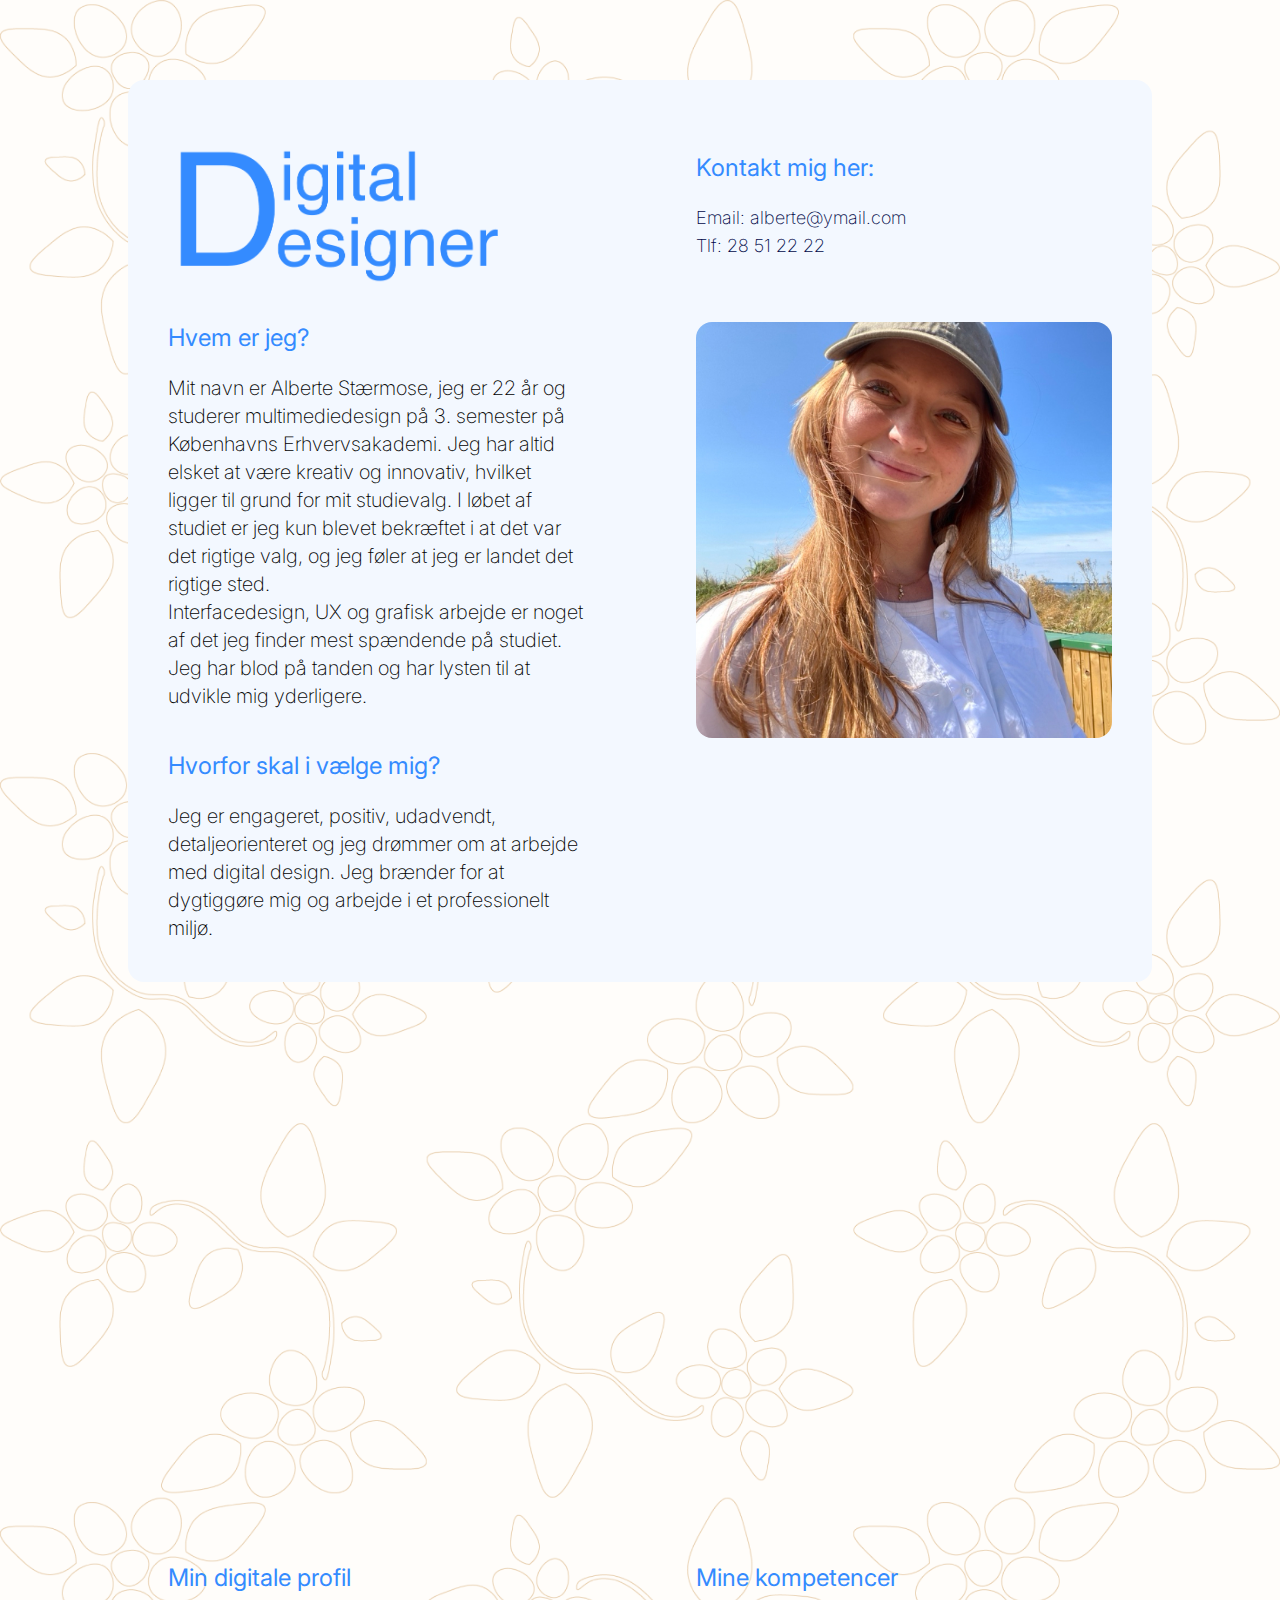
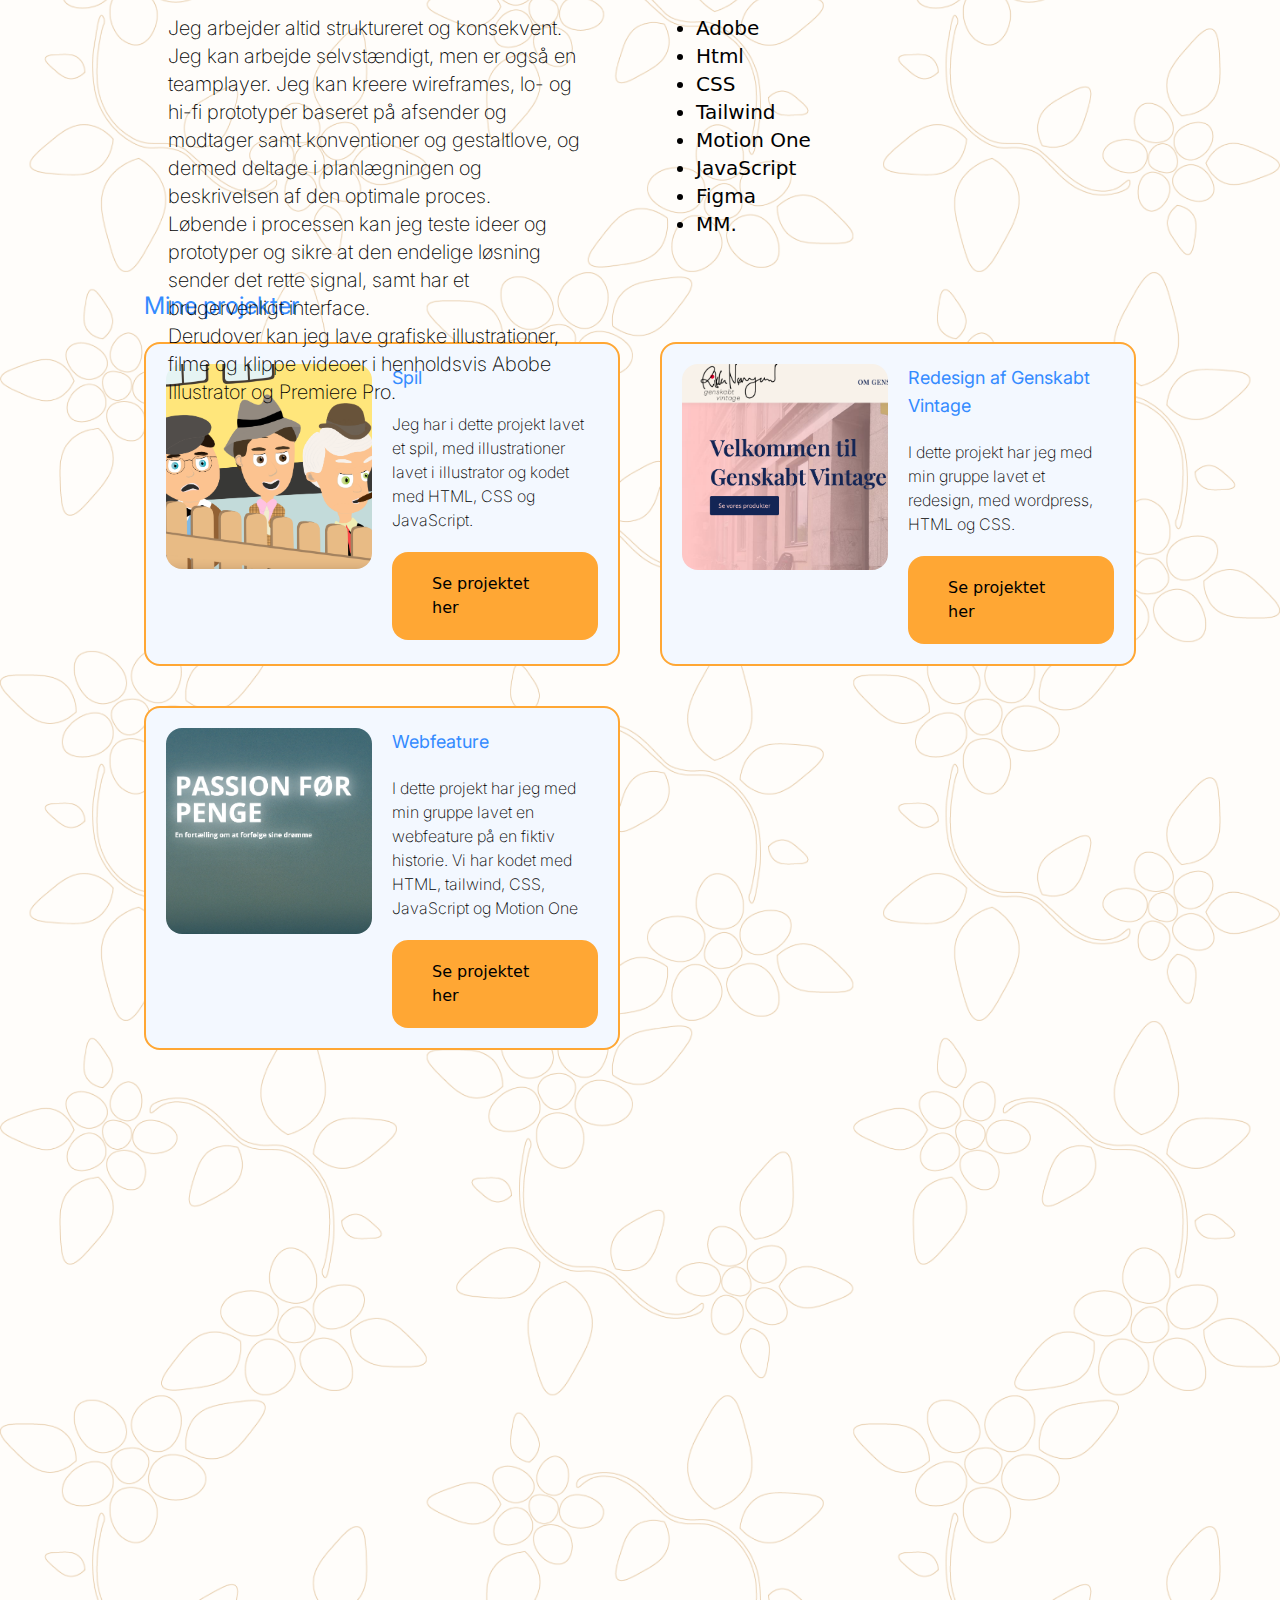
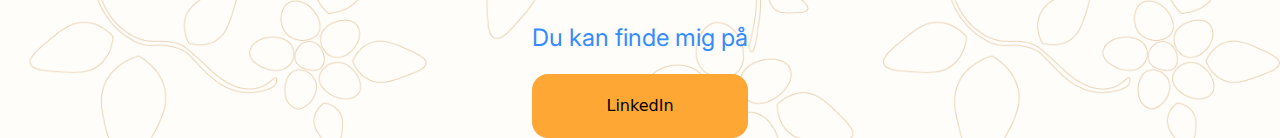
==== index.html @ 87b805ff "Updates" ====
<!DOCTYPE html>
<html lang="en">
  <head>
    <meta charset="UTF-8" />
    <link rel="icon" type="image/svg+xml" href="/vite.svg" />
    <link
      href="https://fonts.googleapis.com/css2?family=Inter:wght@200;500&display=swap"
      rel="stylesheet"
    />
    <meta name="viewport" content="width=device-width, initial-scale=1.0" />
    <title>Vite App</title>
    <script type="module" crossorigin src="./assets/main.0bb6f216.js"></script>
    <link rel="stylesheet" href="./assets/index.4fef7933.css">
  </head>
  <body class="bg-beige">
    <main class="absolute top-20 grid gap-10">
      <!-- hero-section -->
      <section
        class="jello-horizontal mx-10 grid rounded-2xl bg-blue p-10 lg:mx-32 lg:gap-5"
      >
        <div class="mb-10 grid gap-2 lg:mb-0 lg:grid-cols-2 lg:gap-28">
          <div>
            <img src="./assets/h1.f1bfbf59.png" alt="" class="w-5/6" />
          </div>

          <div class="mt-8">
            <h2 class="mb-5 text-base text-mellemblue lg:text-2xl">
              Kontakt mig her:
            </h2>
            <p class="text-lg text-darkblue">Email: alberte@ymail.com</p>
            <p class="text-lg text-darkblue">Tlf: 28 51 22 22</p>
          </div>
        </div>

        <div class="grid gap-2 lg:grid-cols-2 lg:gap-28">
          <div class="grid gap-10">
            <div>
              <h2 class="mb-5 text-base text-mellemblue lg:text-2xl">
                Hvem er jeg?
              </h2>
              <p class="text-sm lg:text-xl">
                Mit navn er Alberte Stærmose, jeg er 22 år og studerer
                multimediedesign på 3. semester på Københavns Erhvervsakademi.
                Jeg har altid elsket at være kreativ og innovativ, hvilket
                ligger til grund for mit studievalg. I løbet af studiet er jeg
                kun blevet bekræftet i at det var det rigtige valg, og jeg føler
                at jeg er landet det rigtige sted. <br />
                Interfacedesign, UX og grafisk arbejde er noget af det jeg
                finder mest spændende på studiet. Jeg har blod på tanden og har
                lysten til at udvikle mig yderligere.
              </p>
            </div>
            <div>
              <h2 class="mb-5 text-base text-mellemblue lg:text-2xl">
                Hvorfor skal i vælge mig?
              </h2>
              <p class="text-sm lg:text-xl">
                Jeg er engageret, positiv, udadvendt, detaljeorienteret og jeg
                drømmer om at arbejde med digital design. Jeg brænder for at
                dygtiggøre mig og arbejde i et professionelt miljø.
              </p>
            </div>
          </div>
          <div class="">
            <img src="./assets/mig.9add50ff.jpg" alt="" class="mx-auto rounded-2xl" />
          </div>
        </div>
      </section>

      <!-- digitalprofil-section -->
      <section class="parallaxcontainer mx-10 grid p-10 lg:mx-32">
        <div class="grid gap-10 lg:grid-cols-2 lg:gap-28">
          <div>
            <h2 class="mb-5 text-base text-mellemblue lg:text-2xl">
              Min digitale profil
            </h2>
            <p class="text-sm lg:text-xl">
              Jeg arbejder altid struktureret og konsekvent. Jeg kan arbejde
              selvstændigt, men er også en teamplayer. Jeg kan kreere
              wireframes, lo- og hi-fi prototyper baseret på afsender og
              modtager samt konventioner og gestaltlove, og dermed deltage i
              planlægningen og beskrivelsen af den optimale proces. <br />
              Løbende i processen kan jeg teste ideer og prototyper og sikre at
              den endelige løsning sender det rette signal, samt har et
              brugervenligt interface. <br />
              Derudover kan jeg lave grafiske illustrationer, filme og klippe
              videoer i henholdsvis Abobe Illustrator og Premiere Pro.
            </p>
          </div>

          <div>
            <h2 class="mb-5 text-base text-mellemblue lg:text-2xl">
              Mine kompetencer
            </h2>
            <div class="text-sm lg:text-xl">
              <ul class="list-disc">
                <li>Adobe</li>
                <li>Html</li>
                <li>CSS</li>
                <li>Tailwind</li>
                <li>Motion One</li>
                <li>JavaScript</li>
                <li>Figma</li>
                <li>MM.</li>
              </ul>
            </div>
          </div>
        </div>
      </section>

      <!-- projekter-section -->
      <section class="mx-10 mt-48 grid w-auto p-4 lg:mx-32 lg:mt-72">
        <div class="">
          <h2 class="mb-5 text-base text-mellemblue lg:text-2xl">
            Mine projekter
          </h2>
          <div class="grid grid-cols-1 gap-10 lg:grid-cols-2">
            <div
              class="grid gap-5 rounded-2xl border-2 border-orange bg-blue p-5 lg:grid-cols-2"
            >
              <div class="w-full">
                <img src="./assets/olsen.a3f2dc6e.png" alt="" class="rounded-2xl" />
              </div>
              <div>
                <h3 class="mb-5 text-lg text-mellemblue">Spil</h3>
                <p class="mb-5">
                  Jeg har i dette projekt lavet et spil, med illustrationer
                  lavet i illustrator og kodet med HTML, CSS og JavaScript.
                </p>
                <div>
                  <a
                    href="http://albertestaermose.dk/kea/04_animation/spil/index.html"
                    class="shadow-drop-center flex justify-center rounded-2xl bg-orange p-5 px-10 visited:bg-mellemblue"
                  >
                    Se projektet her
                  </a>
                </div>
              </div>
            </div>
            <div
              class="grid gap-5 rounded-2xl border-2 border-orange bg-blue p-5 lg:grid-cols-2"
            >
              <div class="w-full">
                <img src="./assets/gv.22488fae.png" alt="" class="rounded-2xl" />
              </div>
              <div class="">
                <h3 class="mb-5 text-lg text-mellemblue">
                  Redesign af Genskabt Vintage
                </h3>
                <p class="mb-5">
                  I dette projekt har jeg med min gruppe lavet et redesign, med
                  wordpress, HTML og CSS.
                </p>
                <div>
                  <a
                    href="http://albertestaermose.dk/mundtligEksamen/"
                    class="shadow-drop-center flex justify-center rounded-2xl bg-orange p-5 px-10 visited:bg-mellemblue"
                  >
                    Se projektet her
                  </a>
                </div>
              </div>
            </div>
            <div
              class="grid gap-5 rounded-2xl border-2 border-orange bg-blue p-5 lg:grid-cols-2"
            >
              <div class="w-full">
                <img src="./assets/pf.bb1b75b4.png" alt="" class="rounded-2xl" />
              </div>
              <div class="">
                <h3 class="mb-5 text-lg text-mellemblue">Webfeature</h3>
                <p class="mb-5">
                  I dette projekt har jeg med min gruppe lavet en webfeature på
                  en fiktiv historie. Vi har kodet med HTML, tailwind, CSS,
                  JavaScript og Motion One
                </p>
                <div>
                  <a
                    href="https://albe304d.github.io/webfeature/"
                    class="shadow-drop-center flex justify-center rounded-2xl bg-orange p-5 px-10 visited:bg-mellemblue"
                  >
                    Se projektet her
                  </a>
                </div>
              </div>
            </div>
          </div>
        </div>
      </section>

      <section class="parallaxcontainer mx-10 mb-96 grid w-auto p-4 lg:mx-32">
        <div class="mx-auto grid self-center">
          <h2 class="mb-5 text-2xl text-mellemblue">Du kan finde mig på</h2>

          <a
            href="https://www.linkedin.com/in/alberte-st%C3%A6rmose-b182b2232"
            class="shadow-drop-center flex justify-center rounded-2xl bg-orange p-5 px-10 visited:bg-mellemblue"
          >
            LinkedIn
          </a>
        </div>
      </section>
    </main>

    
  </body>
</html>
---- assets/index.4fef7933.css ----
*,:before,:after{box-sizing:border-box;border-width:0;border-style:solid;border-color:#e5e7eb}:before,:after{--tw-content: ""}html{line-height:1.5;-webkit-text-size-adjust:100%;-moz-tab-size:4;-o-tab-size:4;tab-size:4;font-family:ui-sans-serif,system-ui,-apple-system,BlinkMacSystemFont,Segoe UI,Roboto,Helvetica Neue,Arial,Noto Sans,sans-serif,"Apple Color Emoji","Segoe UI Emoji",Segoe UI Symbol,"Noto Color Emoji"}body{margin:0;line-height:inherit}hr{height:0;color:inherit;border-top-width:1px}abbr:where([title]){-webkit-text-decoration:underline dotted;text-decoration:underline dotted}h1,h2,h3,h4,h5,h6{font-size:inherit;font-weight:inherit}a{color:inherit;text-decoration:inherit}b,strong{font-weight:bolder}code,kbd,samp,pre{font-family:ui-monospace,SFMono-Regular,Menlo,Monaco,Consolas,Liberation Mono,Courier New,monospace;font-size:1em}small{font-size:80%}sub,sup{font-size:75%;line-height:0;position:relative;vertical-align:baseline}sub{bottom:-.25em}sup{top:-.5em}table{text-indent:0;border-color:inherit;border-collapse:collapse}button,input,optgroup,select,textarea{font-family:inherit;font-size:100%;font-weight:inherit;line-height:inherit;color:inherit;margin:0;padding:0}button,select{text-transform:none}button,[type=button],[type=reset],[type=submit]{-webkit-appearance:button;background-color:transparent;background-image:none}:-moz-focusring{outline:auto}:-moz-ui-invalid{box-shadow:none}progress{vertical-align:baseline}::-webkit-inner-spin-button,::-webkit-outer-spin-button{height:auto}[type=search]{-webkit-appearance:textfield;outline-offset:-2px}::-webkit-search-decoration{-webkit-appearance:none}::-webkit-file-upload-button{-webkit-appearance:button;font:inherit}summary{display:list-item}blockquote,dl,dd,h1,h2,h3,h4,h5,h6,hr,figure,p,pre{margin:0}fieldset{margin:0;padding:0}legend{padding:0}ol,ul,menu{list-style:none;margin:0;padding:0}textarea{resize:vertical}input::-moz-placeholder,textarea::-moz-placeholder{opacity:1;color:#9ca3af}input::placeholder,textarea::placeholder{opacity:1;color:#9ca3af}button,[role=button]{cursor:pointer}:disabled{cursor:default}img,svg,video,canvas,audio,iframe,embed,object{display:block;vertical-align:middle}img,video{max-width:100%;height:auto}[type=text],[type=email],[type=url],[type=password],[type=number],[type=date],[type=datetime-local],[type=month],[type=search],[type=tel],[type=time],[type=week],[multiple],textarea,select{-webkit-appearance:none;-moz-appearance:none;appearance:none;background-color:#fff;border-color:#6b7280;border-width:1px;border-radius:0;padding:.5rem .75rem;font-size:1rem;line-height:1.5rem;--tw-shadow: 0 0 #0000}[type=text]:focus,[type=email]:focus,[type=url]:focus,[type=password]:focus,[type=number]:focus,[type=date]:focus,[type=datetime-local]:focus,[type=month]:focus,[type=search]:focus,[type=tel]:focus,[type=time]:focus,[type=week]:focus,[multiple]:focus,textarea:focus,select:focus{outline:2px solid transparent;outline-offset:2px;--tw-ring-inset: var(--tw-empty, );--tw-ring-offset-width: 0px;--tw-ring-offset-color: #fff;--tw-ring-color: #2563eb;--tw-ring-offset-shadow: var(--tw-ring-inset) 0 0 0 var(--tw-ring-offset-width) var(--tw-ring-offset-color);--tw-ring-shadow: var(--tw-ring-inset) 0 0 0 calc(1px + var(--tw-ring-offset-width)) var(--tw-ring-color);box-shadow:var(--tw-ring-offset-shadow),var(--tw-ring-shadow),var(--tw-shadow);border-color:#2563eb}input::-moz-placeholder,textarea::-moz-placeholder{color:#6b7280;opacity:1}input::placeholder,textarea::placeholder{color:#6b7280;opacity:1}::-webkit-datetime-edit-fields-wrapper{padding:0}::-webkit-date-and-time-value{min-height:1.5em}::-webkit-datetime-edit,::-webkit-datetime-edit-year-field,::-webkit-datetime-edit-month-field,::-webkit-datetime-edit-day-field,::-webkit-datetime-edit-hour-field,::-webkit-datetime-edit-minute-field,::-webkit-datetime-edit-second-field,::-webkit-datetime-edit-millisecond-field,::-webkit-datetime-edit-meridiem-field{padding-top:0;padding-bottom:0}select{background-image:url("data:image/svg+xml,%3csvg xmlns='http://www.w3.org/2000/svg' fill='none' viewBox='0 0 20 20'%3e%3cpath stroke='%236b7280' stroke-linecap='round' stroke-linejoin='round' stroke-width='1.5' d='M6 8l4 4 4-4'/%3e%3c/svg%3e");background-position:right .5rem center;background-repeat:no-repeat;background-size:1.5em 1.5em;padding-right:2.5rem;-webkit-print-color-adjust:exact;color-adjust:exact;print-color-adjust:exact}[multiple]{background-image:initial;background-position:initial;background-repeat:unset;background-size:initial;padding-right:.75rem;-webkit-print-color-adjust:unset;color-adjust:unset;print-color-adjust:unset}[type=checkbox],[type=radio]{-webkit-appearance:none;-moz-appearance:none;appearance:none;padding:0;-webkit-print-color-adjust:exact;color-adjust:exact;print-color-adjust:exact;display:inline-block;vertical-align:middle;background-origin:border-box;-webkit-user-select:none;-moz-user-select:none;user-select:none;flex-shrink:0;height:1rem;width:1rem;color:#2563eb;background-color:#fff;border-color:#6b7280;border-width:1px;--tw-shadow: 0 0 #0000}[type=checkbox]{border-radius:0}[type=radio]{border-radius:100%}[type=checkbox]:focus,[type=radio]:focus{outline:2px solid transparent;outline-offset:2px;--tw-ring-inset: var(--tw-empty, );--tw-ring-offset-width: 2px;--tw-ring-offset-color: #fff;--tw-ring-color: #2563eb;--tw-ring-offset-shadow: var(--tw-ring-inset) 0 0 0 var(--tw-ring-offset-width) var(--tw-ring-offset-color);--tw-ring-shadow: var(--tw-ring-inset) 0 0 0 calc(2px + var(--tw-ring-offset-width)) var(--tw-ring-color);box-shadow:var(--tw-ring-offset-shadow),var(--tw-ring-shadow),var(--tw-shadow)}[type=checkbox]:checked,[type=radio]:checked{border-color:transparent;background-color:currentColor;background-size:100% 100%;background-position:center;background-repeat:no-repeat}[type=checkbox]:checked{background-image:url("data:image/svg+xml,%3csvg viewBox='0 0 16 16' fill='white' xmlns='http://www.w3.org/2000/svg'%3e%3cpath d='M12.207 4.793a1 1 0 010 1.414l-5 5a1 1 0 01-1.414 0l-2-2a1 1 0 011.414-1.414L6.5 9.086l4.293-4.293a1 1 0 011.414 0z'/%3e%3c/svg%3e")}[type=radio]:checked{background-image:url("data:image/svg+xml,%3csvg viewBox='0 0 16 16' fill='white' xmlns='http://www.w3.org/2000/svg'%3e%3ccircle cx='8' cy='8' r='3'/%3e%3c/svg%3e")}[type=checkbox]:checked:hover,[type=checkbox]:checked:focus,[type=radio]:checked:hover,[type=radio]:checked:focus{border-color:transparent;background-color:currentColor}[type=checkbox]:indeterminate{background-image:url("data:image/svg+xml,%3csvg xmlns='http://www.w3.org/2000/svg' fill='none' viewBox='0 0 16 16'%3e%3cpath stroke='white' stroke-linecap='round' stroke-linejoin='round' stroke-width='2' d='M4 8h8'/%3e%3c/svg%3e");border-color:transparent;background-color:currentColor;background-size:100% 100%;background-position:center;background-repeat:no-repeat}[type=checkbox]:indeterminate:hover,[type=checkbox]:indeterminate:focus{border-color:transparent;background-color:currentColor}[type=file]{background:unset;border-color:inherit;border-width:0;border-radius:0;padding:0;font-size:unset;line-height:inherit}[type=file]:focus{outline:1px solid ButtonText;outline:1px auto -webkit-focus-ring-color}h1,h2,h3{font-family:Inter,sans-serif;font-weight:400}p{font-family:Inter,sans-serif;font-weight:200}*,:before,:after{--tw-border-spacing-x: 0;--tw-border-spacing-y: 0;--tw-translate-x: 0;--tw-translate-y: 0;--tw-rotate: 0;--tw-skew-x: 0;--tw-skew-y: 0;--tw-scale-x: 1;--tw-scale-y: 1;--tw-pan-x: ;--tw-pan-y: ;--tw-pinch-zoom: ;--tw-scroll-snap-strictness: proximity;--tw-ordinal: ;--tw-slashed-zero: ;--tw-numeric-figure: ;--tw-numeric-spacing: ;--tw-numeric-fraction: ;--tw-ring-inset: ;--tw-ring-offset-width: 0px;--tw-ring-offset-color: #fff;--tw-ring-color: rgb(59 130 246 / .5);--tw-ring-offset-shadow: 0 0 #0000;--tw-ring-shadow: 0 0 #0000;--tw-shadow: 0 0 #0000;--tw-shadow-colored: 0 0 #0000;--tw-blur: ;--tw-brightness: ;--tw-contrast: ;--tw-grayscale: ;--tw-hue-rotate: ;--tw-invert: ;--tw-saturate: ;--tw-sepia: ;--tw-drop-shadow: ;--tw-backdrop-blur: ;--tw-backdrop-brightness: ;--tw-backdrop-contrast: ;--tw-backdrop-grayscale: ;--tw-backdrop-hue-rotate: ;--tw-backdrop-invert: ;--tw-backdrop-opacity: ;--tw-backdrop-saturate: ;--tw-backdrop-sepia: }::-webkit-backdrop{--tw-border-spacing-x: 0;--tw-border-spacing-y: 0;--tw-translate-x: 0;--tw-translate-y: 0;--tw-rotate: 0;--tw-skew-x: 0;--tw-skew-y: 0;--tw-scale-x: 1;--tw-scale-y: 1;--tw-pan-x: ;--tw-pan-y: ;--tw-pinch-zoom: ;--tw-scroll-snap-strictness: proximity;--tw-ordinal: ;--tw-slashed-zero: ;--tw-numeric-figure: ;--tw-numeric-spacing: ;--tw-numeric-fraction: ;--tw-ring-inset: ;--tw-ring-offset-width: 0px;--tw-ring-offset-color: #fff;--tw-ring-color: rgb(59 130 246 / .5);--tw-ring-offset-shadow: 0 0 #0000;--tw-ring-shadow: 0 0 #0000;--tw-shadow: 0 0 #0000;--tw-shadow-colored: 0 0 #0000;--tw-blur: ;--tw-brightness: ;--tw-contrast: ;--tw-grayscale: ;--tw-hue-rotate: ;--tw-invert: ;--tw-saturate: ;--tw-sepia: ;--tw-drop-shadow: ;--tw-backdrop-blur: ;--tw-backdrop-brightness: ;--tw-backdrop-contrast: ;--tw-backdrop-grayscale: ;--tw-backdrop-hue-rotate: ;--tw-backdrop-invert: ;--tw-backdrop-opacity: ;--tw-backdrop-saturate: ;--tw-backdrop-sepia: }::backdrop{--tw-border-spacing-x: 0;--tw-border-spacing-y: 0;--tw-translate-x: 0;--tw-translate-y: 0;--tw-rotate: 0;--tw-skew-x: 0;--tw-skew-y: 0;--tw-scale-x: 1;--tw-scale-y: 1;--tw-pan-x: ;--tw-pan-y: ;--tw-pinch-zoom: ;--tw-scroll-snap-strictness: proximity;--tw-ordinal: ;--tw-slashed-zero: ;--tw-numeric-figure: ;--tw-numeric-spacing: ;--tw-numeric-fraction: ;--tw-ring-inset: ;--tw-ring-offset-width: 0px;--tw-ring-offset-color: #fff;--tw-ring-color: rgb(59 130 246 / .5);--tw-ring-offset-shadow: 0 0 #0000;--tw-ring-shadow: 0 0 #0000;--tw-shadow: 0 0 #0000;--tw-shadow-colored: 0 0 #0000;--tw-blur: ;--tw-brightness: ;--tw-contrast: ;--tw-grayscale: ;--tw-hue-rotate: ;--tw-invert: ;--tw-saturate: ;--tw-sepia: ;--tw-drop-shadow: ;--tw-backdrop-blur: ;--tw-backdrop-brightness: ;--tw-backdrop-contrast: ;--tw-backdrop-grayscale: ;--tw-backdrop-hue-rotate: ;--tw-backdrop-invert: ;--tw-backdrop-opacity: ;--tw-backdrop-saturate: ;--tw-backdrop-sepia: }.absolute{position:absolute}.top-20{top:5rem}.mx-10{margin-left:2.5rem;margin-right:2.5rem}.mx-auto{margin-left:auto;margin-right:auto}.mb-10{margin-bottom:2.5rem}.mt-8{margin-top:2rem}.mb-5{margin-bottom:1.25rem}.mt-48{margin-top:12rem}.mb-96{margin-bottom:24rem}.flex{display:flex}.grid{display:grid}.w-5\/6{width:83.333333%}.w-auto{width:auto}.w-full{width:100%}.list-disc{list-style-type:disc}.grid-cols-1{grid-template-columns:repeat(1,minmax(0,1fr))}.justify-center{justify-content:center}.gap-10{gap:2.5rem}.gap-2{gap:.5rem}.gap-5{gap:1.25rem}.self-center{align-self:center}.rounded-2xl{border-radius:1rem}.border-2{border-width:2px}.border-orange{--tw-border-opacity: 1;border-color:rgb(255 167 52 / var(--tw-border-opacity))}.bg-beige{--tw-bg-opacity: 1;background-color:rgb(255 253 250 / var(--tw-bg-opacity))}.bg-blue{--tw-bg-opacity: 1;background-color:rgb(243 248 255 / var(--tw-bg-opacity))}.bg-orange{--tw-bg-opacity: 1;background-color:rgb(255 167 52 / var(--tw-bg-opacity))}.p-10{padding:2.5rem}.p-4{padding:1rem}.p-5{padding:1.25rem}.px-10{padding-left:2.5rem;padding-right:2.5rem}.text-base{font-size:1rem;line-height:1.5rem}.text-lg{font-size:1.125rem;line-height:1.75rem}.text-sm{font-size:.875rem;line-height:1.25rem}.text-2xl{font-size:1.5rem;line-height:2rem}.text-mellemblue{--tw-text-opacity: 1;color:rgb(52 139 255 / var(--tw-text-opacity))}.text-darkblue{--tw-text-opacity: 1;color:rgb(0 8 72 / var(--tw-text-opacity))}body{width:100%;height:400px;background-image:url(./blomster.e7b23fb0.png);background-size:cover}.jello-horizontal{-webkit-animation:jello-horizontal .9s both;animation:jello-horizontal .9s both}@-webkit-keyframes jello-horizontal{0%{transform:scaleZ(1)}30%{transform:scale3d(1.25,.75,1)}40%{transform:scale3d(.75,1.25,1)}50%{transform:scale3d(1.15,.85,1)}65%{transform:scale3d(.95,1.05,1)}75%{transform:scale3d(1.05,.95,1)}to{transform:scaleZ(1)}}@keyframes jello-horizontal{0%{transform:scaleZ(1)}30%{transform:scale3d(1.25,.75,1)}40%{transform:scale3d(.75,1.25,1)}50%{transform:scale3d(1.15,.85,1)}65%{transform:scale3d(.95,1.05,1)}75%{transform:scale3d(1.05,.95,1)}to{transform:scaleZ(1)}}.shadow-drop-center:hover{-webkit-animation:shadow-drop-center .4s cubic-bezier(.25,.46,.45,.94) both;animation:shadow-drop-center .4s cubic-bezier(.25,.46,.45,.94) both}@-webkit-keyframes shadow-drop-center{0%{box-shadow:0 0 #0000}to{box-shadow:0 0 20px #00000059}}@keyframes shadow-drop-center{0%{box-shadow:0 0 #0000}to{box-shadow:0 0 20px #00000059}}.visited\:bg-mellemblue:visited{background-color:#348bff}@media (min-width: 1024px){.lg\:mx-32{margin-left:8rem;margin-right:8rem}.lg\:mb-0{margin-bottom:0}.lg\:mt-72{margin-top:18rem}.lg\:grid-cols-2{grid-template-columns:repeat(2,minmax(0,1fr))}.lg\:gap-5{gap:1.25rem}.lg\:gap-28{gap:7rem}.lg\:text-2xl{font-size:1.5rem;line-height:2rem}.lg\:text-xl{font-size:1.25rem;line-height:1.75rem}}
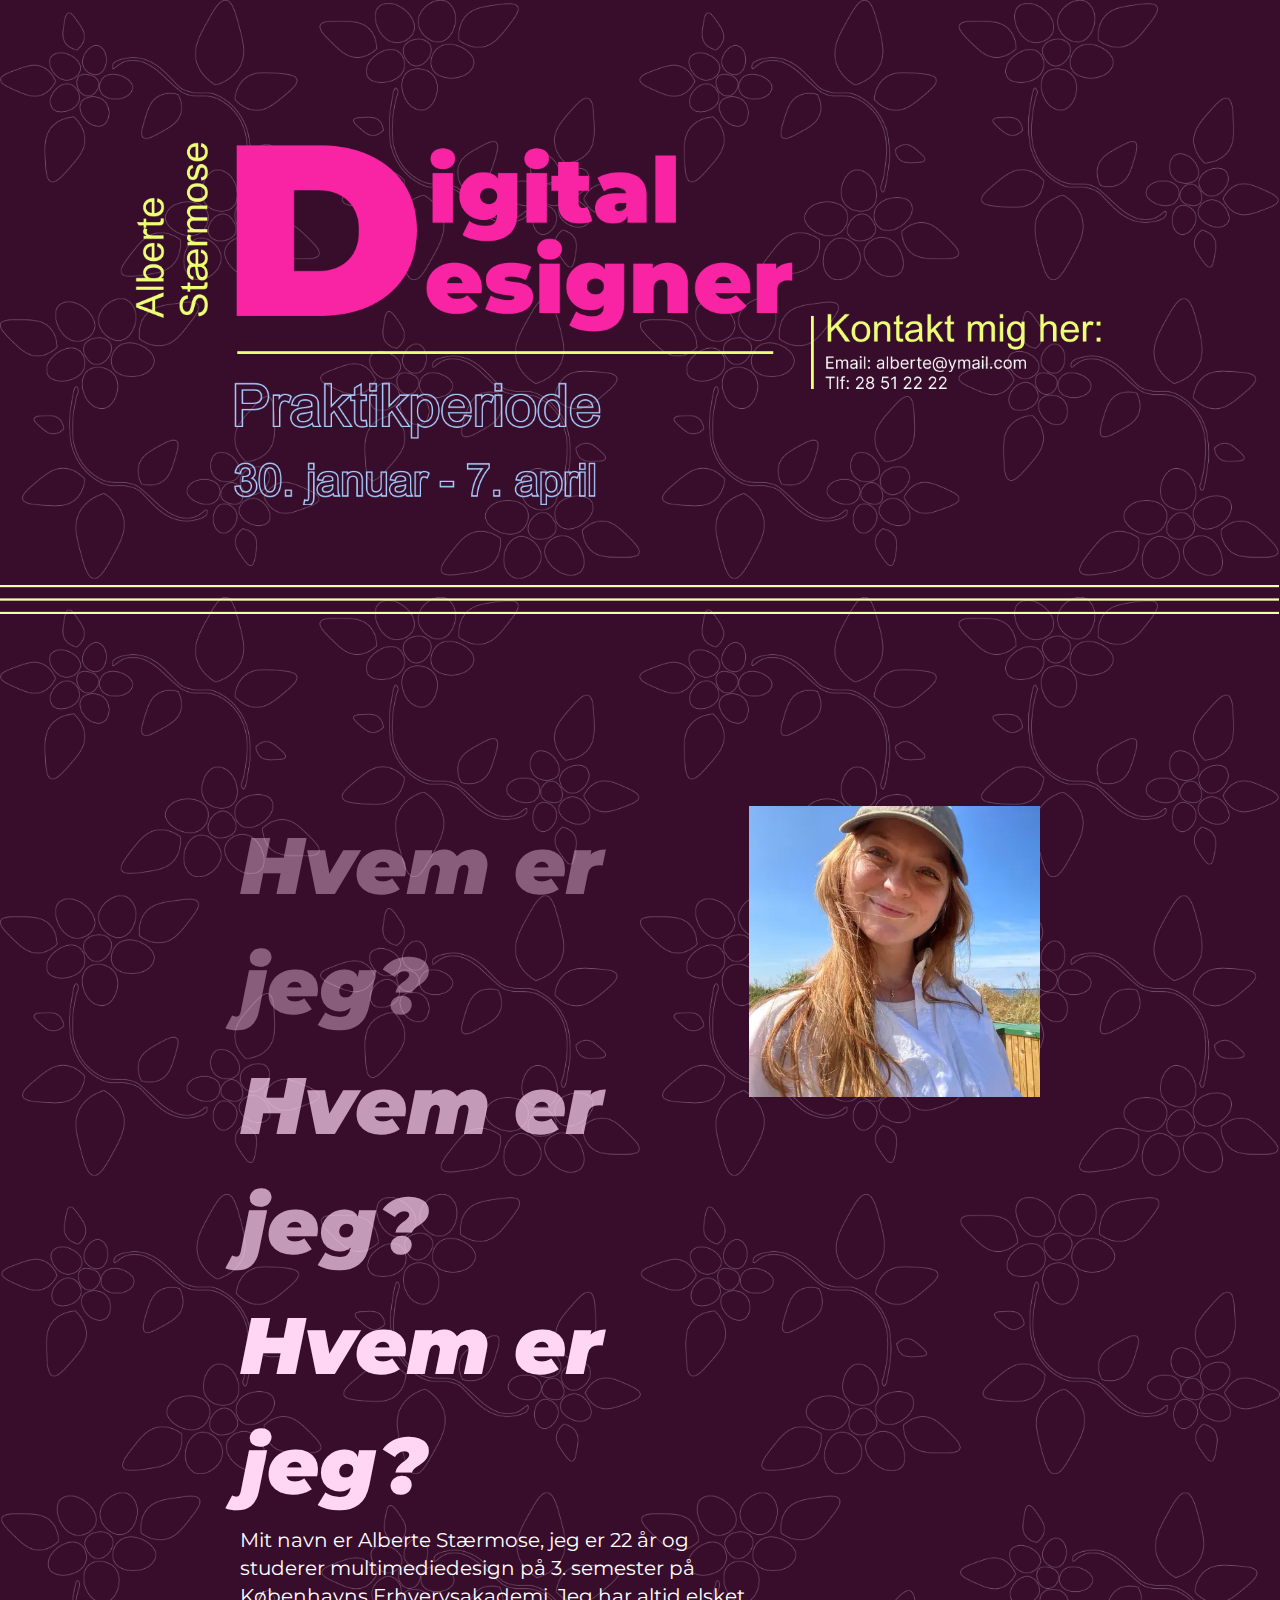
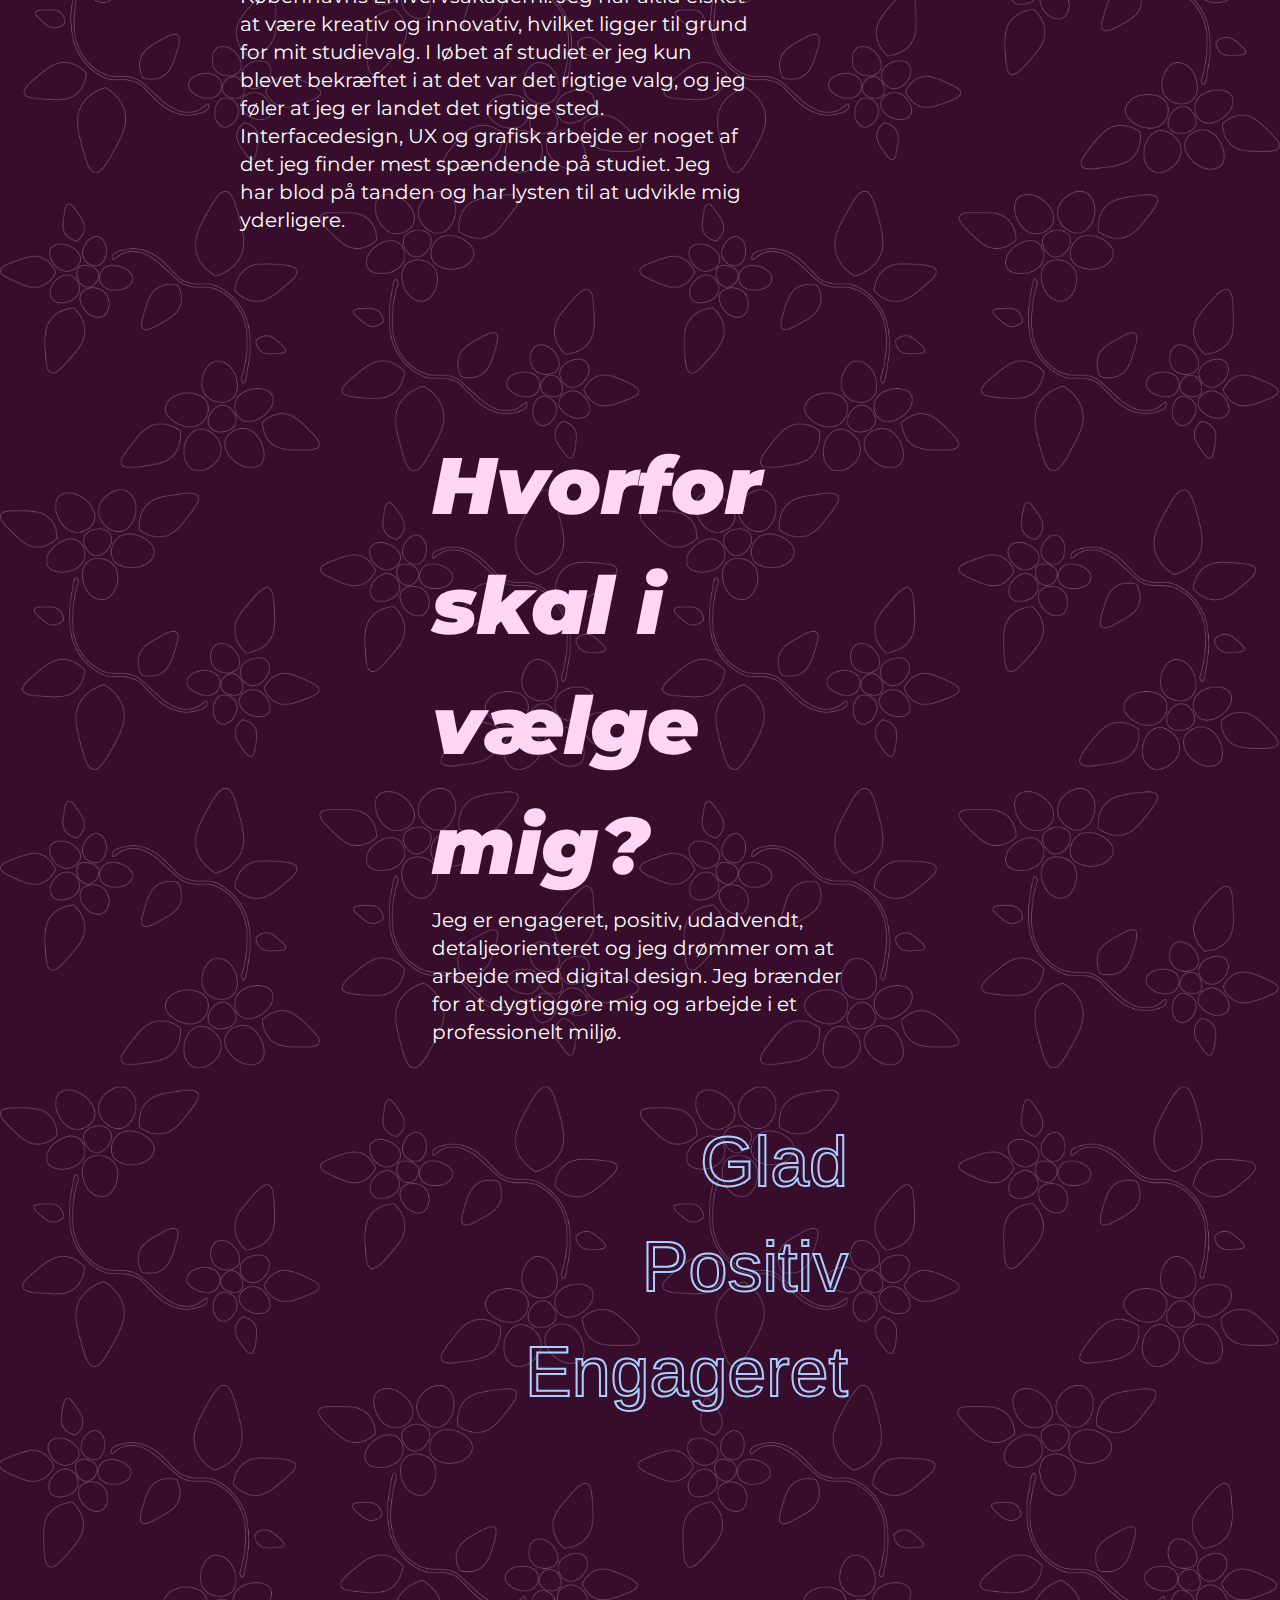
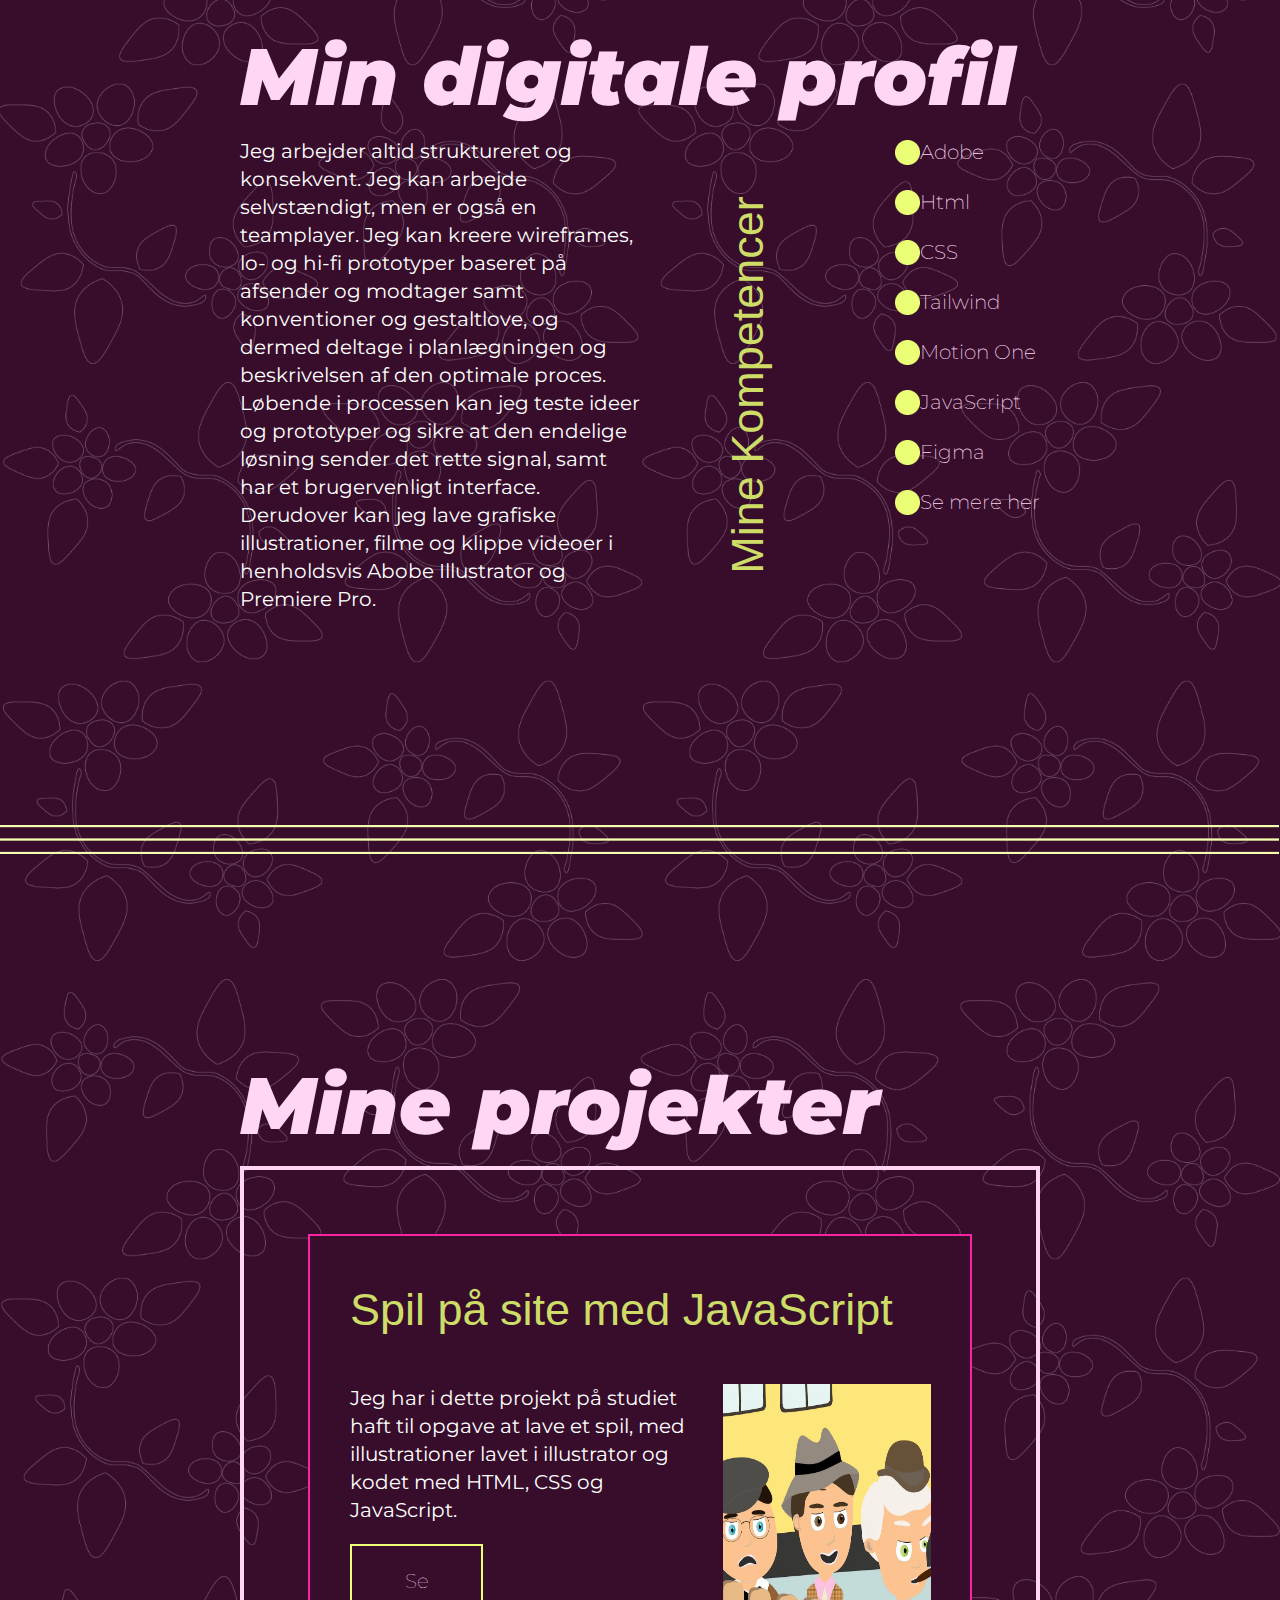
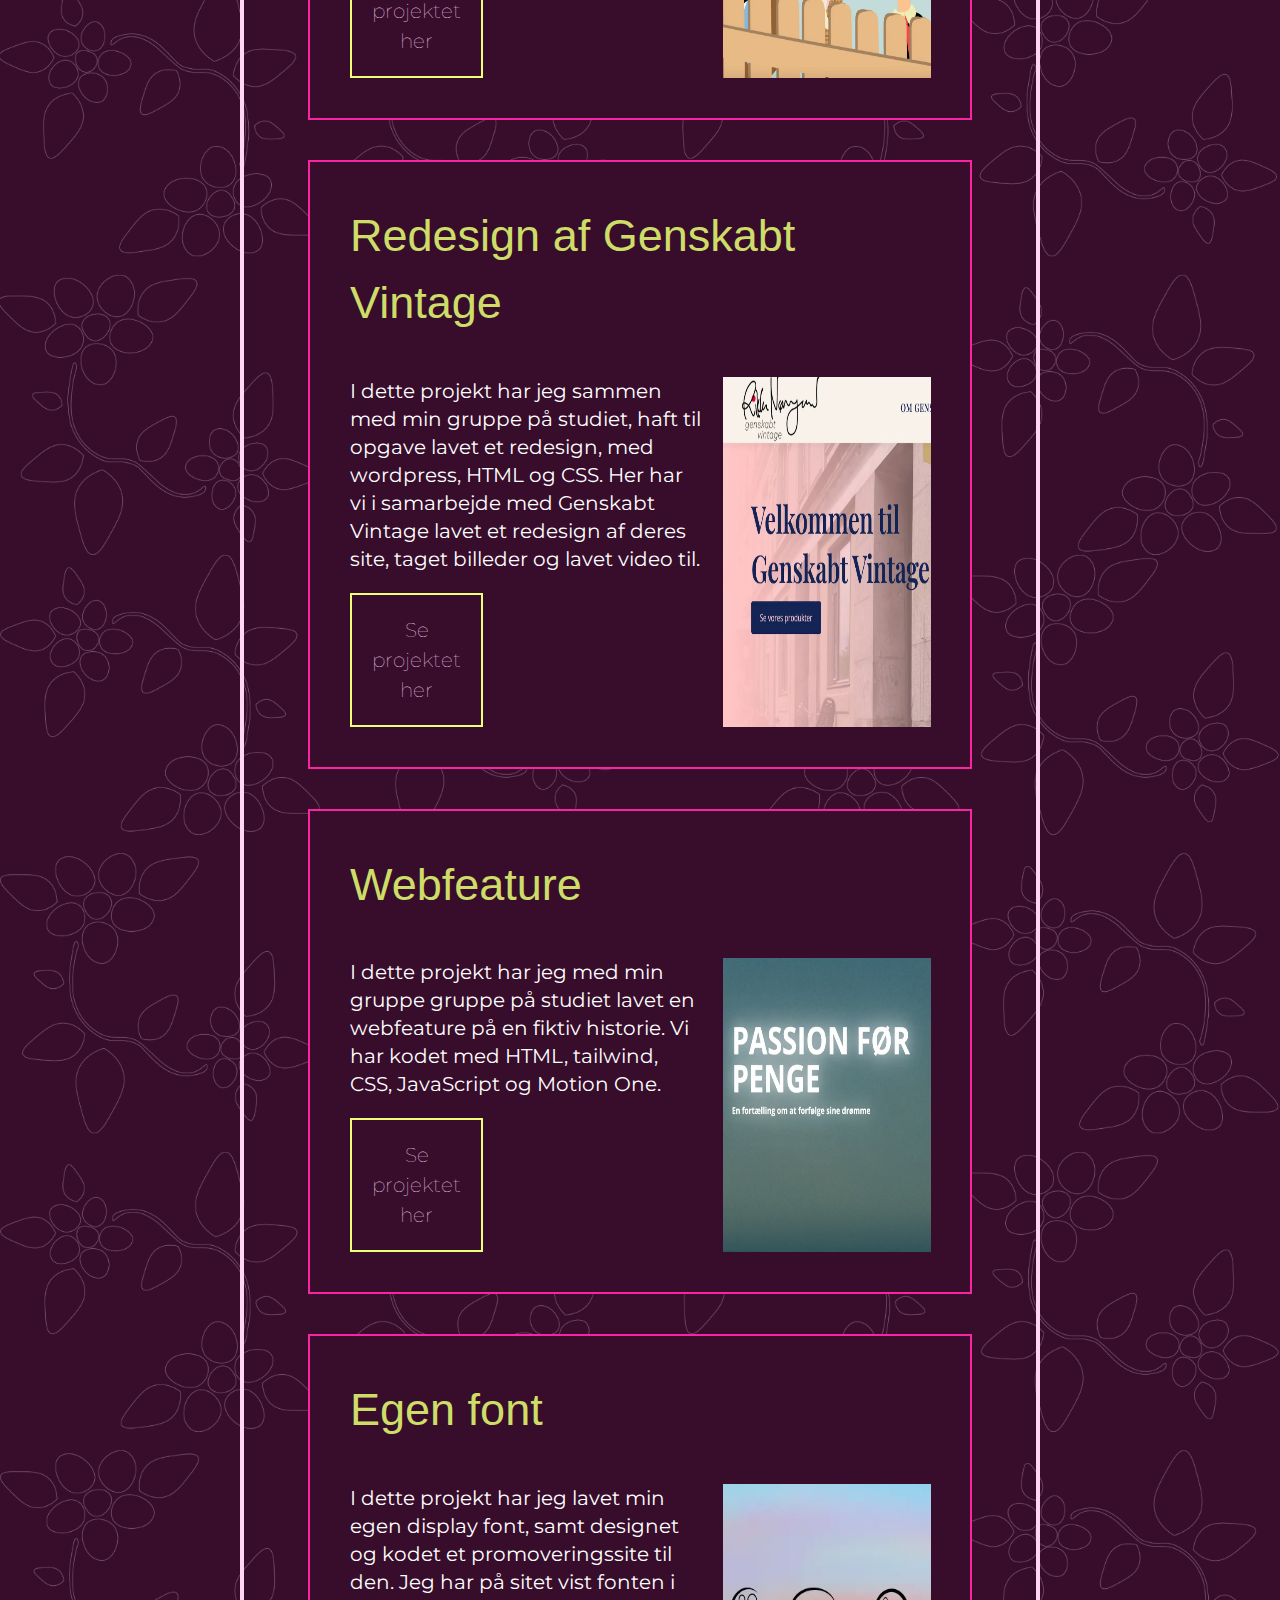
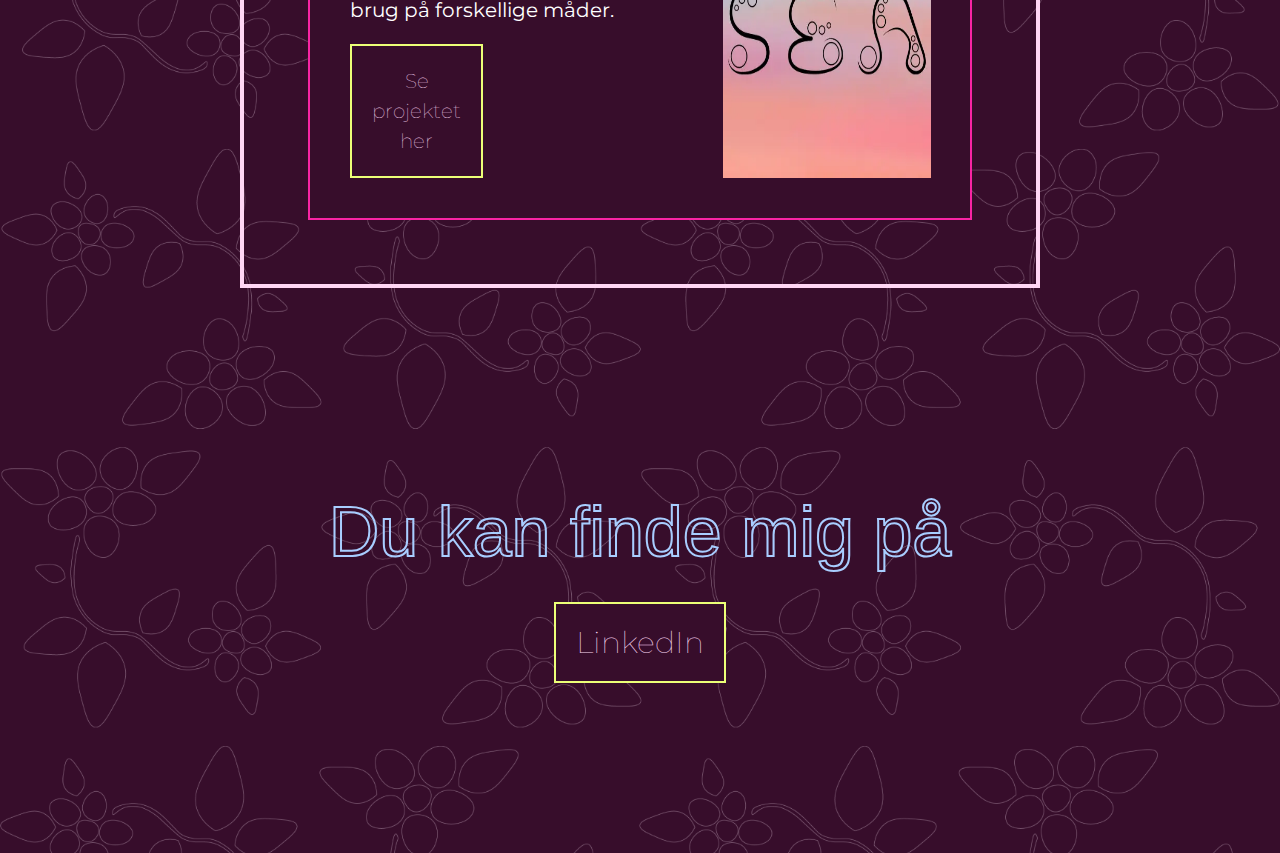
==== commit 2e9954cf: "Updates" ====
--- a/index.html
+++ b/index.html
@@ -3,78 +3,123 @@
   <head>
     <meta charset="UTF-8" />
     <link rel="icon" type="image/svg+xml" href="/vite.svg" />
+    <meta name="viewport" content="width=device-width, initial-scale=1.0" />
+    <meta name="robots" content="noindex" />
+    <title>AlberteStaermose</title>
     <link
-      href="https://fonts.googleapis.com/css2?family=Inter:wght@200;500&display=swap"
+      href="https://fonts.googleapis.com/css2?family=Montserrat:ital,wght@0,100;0,200;0,400;0,900;1,900&display=swap"
       rel="stylesheet"
     />
-    <meta name="viewport" content="width=device-width, initial-scale=1.0" />
-    <title>Vite App</title>
     <script type="module" crossorigin src="./assets/main.0bb6f216.js"></script>
-    <link rel="stylesheet" href="./assets/index.4fef7933.css">
+    <link rel="stylesheet" href="./assets/index.c8ad0af3.css">
   </head>
-  <body class="bg-beige">
-    <main class="absolute top-20 grid gap-10">
-      <!-- hero-section -->
-      <section
-        class="jello-horizontal mx-10 grid rounded-2xl bg-blue p-10 lg:mx-32 lg:gap-5"
-      >
-        <div class="mb-10 grid gap-2 lg:mb-0 lg:grid-cols-2 lg:gap-28">
+  <body class="bg-bg">
+    <!-- hero-section -->
+    <!-- <section class="grid justify-center">
+      <div class="flex">
+        <h1 class="">D</h1>
+
+        <div class="grid place-items-center">
           <div>
-            <img src="./assets/h1.f1bfbf59.png" alt="" class="w-5/6" />
-          </div>
-
-          <div class="mt-8">
-            <h2 class="mb-5 text-base text-mellemblue lg:text-2xl">
-              Kontakt mig her:
-            </h2>
-            <p class="text-lg text-darkblue">Email: alberte@ymail.com</p>
-            <p class="text-lg text-darkblue">Tlf: 28 51 22 22</p>
-          </div>
-        </div>
-
-        <div class="grid gap-2 lg:grid-cols-2 lg:gap-28">
-          <div class="grid gap-10">
-            <div>
-              <h2 class="mb-5 text-base text-mellemblue lg:text-2xl">
-                Hvem er jeg?
-              </h2>
-              <p class="text-sm lg:text-xl">
-                Mit navn er Alberte Stærmose, jeg er 22 år og studerer
-                multimediedesign på 3. semester på Københavns Erhvervsakademi.
-                Jeg har altid elsket at være kreativ og innovativ, hvilket
-                ligger til grund for mit studievalg. I løbet af studiet er jeg
-                kun blevet bekræftet i at det var det rigtige valg, og jeg føler
-                at jeg er landet det rigtige sted. <br />
-                Interfacedesign, UX og grafisk arbejde er noget af det jeg
-                finder mest spændende på studiet. Jeg har blod på tanden og har
-                lysten til at udvikle mig yderligere.
-              </p>
-            </div>
-            <div>
-              <h2 class="mb-5 text-base text-mellemblue lg:text-2xl">
-                Hvorfor skal i vælge mig?
-              </h2>
-              <p class="text-sm lg:text-xl">
-                Jeg er engageret, positiv, udadvendt, detaljeorienteret og jeg
-                drømmer om at arbejde med digital design. Jeg brænder for at
-                dygtiggøre mig og arbejde i et professionelt miljø.
-              </p>
-            </div>
-          </div>
-          <div class="">
-            <img src="./assets/mig.9add50ff.jpg" alt="" class="mx-auto rounded-2xl" />
+            <h1 id="H1" class="">igital</h1>
+            <h1 id="H1" class="">esigner</h1>
+          </div>
+        </div>
+      </div> 
+      <div class="">
+        <div class="flex">
+          <h4 class="-rotate-90 text-start">
+            Alberte <br />
+            Stærmose
+          </h4>
+          <div class="-ml-36 flex border-b-8 border-solid border-brun">
+            <h1 class="-ml-4 -mb-20">D</h1>
+
+            <div class="-mb-20 grid place-items-center">
+              <div>
+                <h1 id="H1" class="">igital</h1>
+                <h1 id="H1" class="">esigner</h1>
+              </div>
+            </div>
+          </div>
+        </div>
+        <div>
+          <h2 id="H2">Praktikperiode</h2>
+          <h2>30. januar - 7. april</h2>
+        </div>
+      </div>
+      <div class="border-l-8 border-solid border-brun pl-5">
+        <h4>Kontakt mig her</h4>
+        <p>
+          Email: alberte@ymail.com <br />
+          Tlf: 28 51 22 22
+        </p>
+      </div>
+    </section> -->
+    <section class="mx-auto mt-5 mb-10 md:mt-16 md:mb-24 lg:mt-20 lg:mb-48">
+      <div class="mb-20 hidden justify-center md:mx-32 md:block lg:mx-32">
+        <img class="mx-auto" src="./assets/hero.489d0ec6.png" alt="" />
+      </div>
+
+      <div class="mb-20 justify-center md:mx-32 md:hidden lg:mx-32">
+        <img class="mx-auto" src="./assets/heroM.451322da.png" alt="" />
+      </div>
+
+      <div class="">
+        <img src="[data-uri]" alt="" />
+      </div>
+    </section>
+    <main class="">
+      <!-- hvem er jeg -->
+      <section class="mx-6 mb-10 md:mx-24 md:mb-24 lg:mx-60 lg:mb-48">
+        <div class="lg:flex">
+          <div class="w-full">
+            <h3 class="opacity-40">Hvem er jeg?</h3>
+            <h3 class="opacity-70">Hvem er jeg?</h3>
+            <h3 class="">Hvem er jeg?</h3>
+            <p class="">
+              Mit navn er Alberte Stærmose, jeg er 22 år og studerer
+              multimediedesign på 3. semester på Københavns Erhvervsakademi. Jeg
+              har altid elsket at være kreativ og innovativ, hvilket ligger til
+              grund for mit studievalg. I løbet af studiet er jeg kun blevet
+              bekræftet i at det var det rigtige valg, og jeg føler at jeg er
+              landet det rigtige sted. <br />
+              Interfacedesign, UX og grafisk arbejde er noget af det jeg finder
+              mest spændende på studiet. Jeg har blod på tanden og har lysten
+              til at udvikle mig yderligere.
+            </p>
+          </div>
+          <div class="mx-auto md:mt-5 lg:mt-0">
+            <img src="./assets/mig.df9ce455.webp" alt="" class="mx-auto" />
+          </div>
+        </div>
+      </section>
+
+      <!-- hvorfor skal i vælge mig? -->
+      <section class="mx-6 mb-10 md:mx-24 md:mb-24 lg:mx-60 lg:mb-48">
+        <div class="md:mx-24 lg:mx-48">
+          <div class="mb-5 lg:mb-16">
+            <h3 class="">Hvorfor skal i vælge mig?</h3>
+            <p class="">
+              Jeg er engageret, positiv, udadvendt, detaljeorienteret og jeg
+              drømmer om at arbejde med digital design. Jeg brænder for at
+              dygtiggøre mig og arbejde i et professionelt miljø.
+            </p>
+          </div>
+          <div class="text-right">
+            <h2>Glad</h2>
+            <h2>Positiv</h2>
+            <h2>Engageret</h2>
           </div>
         </div>
       </section>
 
       <!-- digitalprofil-section -->
-      <section class="parallaxcontainer mx-10 grid p-10 lg:mx-32">
-        <div class="grid gap-10 lg:grid-cols-2 lg:gap-28">
+      <section class="mx-6 mb-10 md:mx-24 md:mb-24 lg:mx-60 lg:mb-48">
+        <h3 class="">Min digitale profil</h3>
+        <div class="grid lg:grid-cols-2">
           <div>
-            <h2 class="mb-5 text-base text-mellemblue lg:text-2xl">
-              Min digitale profil
-            </h2>
-            <p class="text-sm lg:text-xl">
+            <p class="md:mb-5">
               Jeg arbejder altid struktureret og konsekvent. Jeg kan arbejde
               selvstændigt, men er også en teamplayer. Jeg kan kreere
               wireframes, lo- og hi-fi prototyper baseret på afsender og
@@ -88,116 +133,195 @@
             </p>
           </div>
 
-          <div>
-            <h2 class="mb-5 text-base text-mellemblue lg:text-2xl">
-              Mine kompetencer
-            </h2>
-            <div class="text-sm lg:text-xl">
-              <ul class="list-disc">
-                <li>Adobe</li>
-                <li>Html</li>
-                <li>CSS</li>
-                <li>Tailwind</li>
-                <li>Motion One</li>
-                <li>JavaScript</li>
-                <li>Figma</li>
-                <li>MM.</li>
-              </ul>
-            </div>
-          </div>
-        </div>
-      </section>
+          <div class="flex justify-center lg:justify-end">
+            <h4 class="-z-50 m-0 -mr-32 -rotate-90 lg:-mr-64">
+              Mine Kompetencer
+            </h4>
+
+            <ul class="">
+              <li class="mb-5">
+                <div class="flex items-center">
+                  <img src="[data-uri]" alt="" /> Adobe
+                </div>
+              </li>
+              <li class="mb-5">
+                <div class="flex items-center">
+                  <img src="[data-uri]" alt="" /> Html
+                </div>
+              </li>
+              <li class="mb-5">
+                <div class="flex items-center">
+                  <img src="[data-uri]" alt="" /> CSS
+                </div>
+              </li>
+              <li class="mb-5">
+                <div class="flex items-center">
+                  <img src="[data-uri]" alt="" /> Tailwind
+                </div>
+              </li>
+              <li class="mb-5">
+                <div class="flex items-center">
+                  <img src="[data-uri]" alt="" /> Motion One
+                </div>
+              </li>
+              <li class="mb-5">
+                <div class="flex items-center">
+                  <img src="[data-uri]" alt="" /> JavaScript
+                </div>
+              </li>
+              <li class="mb-5">
+                <div class="flex items-center">
+                  <img src="[data-uri]" alt="" /> Figma
+                </div>
+              </li>
+              <li class="mb-5">
+                <div class="flex items-center">
+                  <img src="[data-uri]" alt="" />
+
+                  <a
+                    class="font-extralight hover:text-blue"
+                    href="https://www.linkedin.com/in/alberte-st%C3%A6rmose-b182b2232"
+                    >Se mere her</a
+                  >
+                </div>
+              </li>
+            </ul>
+          </div>
+        </div>
+      </section>
+      <div>
+        <img
+          class="mx-0 mb-10 md:mb-24 lg:mb-48"
+          src="[data-uri]"
+          alt=""
+        />
+      </div>
 
       <!-- projekter-section -->
-      <section class="mx-10 mt-48 grid w-auto p-4 lg:mx-32 lg:mt-72">
+      <section class="mx-6 mb-10 grid md:mx-24 md:mb-24 lg:mx-60 lg:mb-48">
         <div class="">
-          <h2 class="mb-5 text-base text-mellemblue lg:text-2xl">
-            Mine projekter
-          </h2>
-          <div class="grid grid-cols-1 gap-10 lg:grid-cols-2">
+          <h3 class="">Mine projekter</h3>
+          <div
+            class="border-lyspink grid grid-cols-1 gap-10 border-4 border-solid p-2 md:p-16"
+          >
+            <!-- Spil  -->
             <div
-              class="grid gap-5 rounded-2xl border-2 border-orange bg-blue p-5 lg:grid-cols-2"
-            >
-              <div class="w-full">
-                <img src="./assets/olsen.a3f2dc6e.png" alt="" class="rounded-2xl" />
-              </div>
-              <div>
-                <h3 class="mb-5 text-lg text-mellemblue">Spil</h3>
-                <p class="mb-5">
-                  Jeg har i dette projekt lavet et spil, med illustrationer
-                  lavet i illustrator og kodet med HTML, CSS og JavaScript.
-                </p>
-                <div>
+              class="border-pink bg-bg grid gap-5 border-2 border-solid p-2 md:p-10"
+            >
+              <h4 class="md:mb-5">Spil på site med JavaScript</h4>
+              <div class="lg:flex">
+                <div class="mb-2 grid md:mb-5 md:content-between lg:mb-0">
+                  <p class="md:mb-5 lg:mr-5">
+                    Jeg har i dette projekt på studiet haft til opgave at lave
+                    et spil, med illustrationer lavet i illustrator og kodet med
+                    HTML, CSS og JavaScript.
+                  </p>
+
                   <a
                     href="http://albertestaermose.dk/kea/04_animation/spil/index.html"
-                    class="shadow-drop-center flex justify-center rounded-2xl bg-orange p-5 px-10 visited:bg-mellemblue"
+                    class="border-green border-2 border-solid p-5 text-center hover:font-black lg:mr-60"
                   >
                     Se projektet her
                   </a>
                 </div>
-              </div>
-            </div>
+
+                <img
+                  class="md:mx-auto md:w-52 lg:mx-0"
+                  src="./assets/olsen.be0c991c.webp"
+                  alt=""
+                />
+              </div>
+            </div>
+            <!-- Genskabt Vintage -->
             <div
-              class="grid gap-5 rounded-2xl border-2 border-orange bg-blue p-5 lg:grid-cols-2"
-            >
-              <div class="w-full">
-                <img src="./assets/gv.22488fae.png" alt="" class="rounded-2xl" />
-              </div>
-              <div class="">
-                <h3 class="mb-5 text-lg text-mellemblue">
-                  Redesign af Genskabt Vintage
-                </h3>
-                <p class="mb-5">
-                  I dette projekt har jeg med min gruppe lavet et redesign, med
-                  wordpress, HTML og CSS.
-                </p>
-                <div>
+              class="border-pink bg-bg grid gap-5 border-2 border-solid p-2 md:p-10"
+            >
+              <h4 class="md:mb-5">Redesign af Genskabt Vintage</h4>
+              <div class="lg:flex">
+                <div class="mb-2 grid md:mb-5 md:content-between lg:mb-0">
+                  <p class="md:mb-5 lg:mr-5">
+                    I dette projekt har jeg sammen med min gruppe på studiet,
+                    haft til opgave lavet et redesign, med wordpress, HTML og
+                    CSS. Her har vi i samarbejde med Genskabt Vintage lavet et
+                    redesign af deres site, taget billeder og lavet video til.
+                  </p>
+
                   <a
                     href="http://albertestaermose.dk/mundtligEksamen/"
-                    class="shadow-drop-center flex justify-center rounded-2xl bg-orange p-5 px-10 visited:bg-mellemblue"
+                    class="border-green border-2 border-solid p-5 text-center hover:font-black lg:mr-60"
                   >
                     Se projektet her
                   </a>
                 </div>
-              </div>
-            </div>
+
+                <img class="mx-auto md:w-52" src="./assets/gv.2e3f7036.webp" alt="" />
+              </div>
+            </div>
+            <!-- webfeature -->
             <div
-              class="grid gap-5 rounded-2xl border-2 border-orange bg-blue p-5 lg:grid-cols-2"
-            >
-              <div class="w-full">
-                <img src="./assets/pf.bb1b75b4.png" alt="" class="rounded-2xl" />
-              </div>
-              <div class="">
-                <h3 class="mb-5 text-lg text-mellemblue">Webfeature</h3>
-                <p class="mb-5">
-                  I dette projekt har jeg med min gruppe lavet en webfeature på
-                  en fiktiv historie. Vi har kodet med HTML, tailwind, CSS,
-                  JavaScript og Motion One
-                </p>
-                <div>
+              class="border-pink bg-bg grid gap-5 border-2 border-solid p-2 md:p-10"
+            >
+              <h4 class="md:mb-5">Webfeature</h4>
+              <div class="lg:flex">
+                <div class="mb-2 grid md:mb-5 md:content-between lg:mb-0">
+                  <p class="md:mb-5 lg:mr-5">
+                    I dette projekt har jeg med min gruppe gruppe på studiet
+                    lavet en webfeature på en fiktiv historie. Vi har kodet med
+                    HTML, tailwind, CSS, JavaScript og Motion One.
+                  </p>
+
                   <a
                     href="https://albe304d.github.io/webfeature/"
-                    class="shadow-drop-center flex justify-center rounded-2xl bg-orange p-5 px-10 visited:bg-mellemblue"
+                    class="border-green border-2 border-solid p-5 text-center hover:font-black lg:mr-60"
                   >
                     Se projektet her
                   </a>
                 </div>
-              </div>
-            </div>
-          </div>
-        </div>
-      </section>
-
-      <section class="parallaxcontainer mx-10 mb-96 grid w-auto p-4 lg:mx-32">
-        <div class="mx-auto grid self-center">
-          <h2 class="mb-5 text-2xl text-mellemblue">Du kan finde mig på</h2>
-
-          <a
-            href="https://www.linkedin.com/in/alberte-st%C3%A6rmose-b182b2232"
-            class="shadow-drop-center flex justify-center rounded-2xl bg-orange p-5 px-10 visited:bg-mellemblue"
-          >
-            LinkedIn
-          </a>
+
+                <img class="mx-auto md:w-52" src="./assets/pf.a2c9a22e.webp" alt="" />
+              </div>
+            </div>
+
+            <!-- Egen font -->
+            <div
+              class="border-pink bg-bg grid gap-5 border-2 border-solid p-2 md:p-10"
+            >
+              <h4 class="md:mb-5">Egen font</h4>
+              <div class="lg:flex">
+                <div class="mb-2 grid md:mb-5 md:content-between lg:mb-0">
+                  <p class="md:mb-5 lg:mr-5">
+                    I dette projekt har jeg lavet min egen display font, samt
+                    designet og kodet et promoveringssite til den. Jeg har på
+                    sitet vist fonten i brug på forskellige måder.
+                  </p>
+
+                  <a
+                    href="https://albe304d.github.io/egenfont/"
+                    class="border-green border-2 border-solid p-5 text-center hover:font-black lg:mr-60"
+                  >
+                    Se projektet her
+                  </a>
+                </div>
+
+                <img class="mx-auto md:w-52" src="./assets/seafont.74f8031c.webp" alt="" />
+              </div>
+            </div>
+          </div>
+        </div>
+      </section>
+
+      <!-- find mig her -->
+      <section class="mx-6 grid md:mx-24 lg:mx-60">
+        <div class="mx-auto grid gap-10 self-center">
+          <h2 class="">Du kan finde mig på</h2>
+          <div class="mx-auto mb-10 md:mb-24 lg:mb-48">
+            <a
+              href="https://www.linkedin.com/in/alberte-st%C3%A6rmose-b182b2232"
+              class="border-green bg-bg border-2 border-solid p-5 text-center text-3xl hover:font-black"
+            >
+              LinkedIn
+            </a>
+          </div>
         </div>
       </section>
     </main>
--- a/assets/index.c8ad0af3.css
+++ b/assets/index.c8ad0af3.css
@@ -0,0 +1 @@
+*,:before,:after{box-sizing:border-box;border-width:0;border-style:solid;border-color:#e5e7eb}:before,:after{--tw-content: ""}html{line-height:1.5;-webkit-text-size-adjust:100%;-moz-tab-size:4;-o-tab-size:4;tab-size:4;font-family:ui-sans-serif,system-ui,-apple-system,BlinkMacSystemFont,Segoe UI,Roboto,Helvetica Neue,Arial,Noto Sans,sans-serif,"Apple Color Emoji","Segoe UI Emoji",Segoe UI Symbol,"Noto Color Emoji"}body{margin:0;line-height:inherit}hr{height:0;color:inherit;border-top-width:1px}abbr:where([title]){-webkit-text-decoration:underline dotted;text-decoration:underline dotted}h1,h2,h3,h4,h5,h6{font-size:inherit;font-weight:inherit}a{color:inherit;text-decoration:inherit}b,strong{font-weight:bolder}code,kbd,samp,pre{font-family:ui-monospace,SFMono-Regular,Menlo,Monaco,Consolas,Liberation Mono,Courier New,monospace;font-size:1em}small{font-size:80%}sub,sup{font-size:75%;line-height:0;position:relative;vertical-align:baseline}sub{bottom:-.25em}sup{top:-.5em}table{text-indent:0;border-color:inherit;border-collapse:collapse}button,input,optgroup,select,textarea{font-family:inherit;font-size:100%;font-weight:inherit;line-height:inherit;color:inherit;margin:0;padding:0}button,select{text-transform:none}button,[type=button],[type=reset],[type=submit]{-webkit-appearance:button;background-color:transparent;background-image:none}:-moz-focusring{outline:auto}:-moz-ui-invalid{box-shadow:none}progress{vertical-align:baseline}::-webkit-inner-spin-button,::-webkit-outer-spin-button{height:auto}[type=search]{-webkit-appearance:textfield;outline-offset:-2px}::-webkit-search-decoration{-webkit-appearance:none}::-webkit-file-upload-button{-webkit-appearance:button;font:inherit}summary{display:list-item}blockquote,dl,dd,h1,h2,h3,h4,h5,h6,hr,figure,p,pre{margin:0}fieldset{margin:0;padding:0}legend{padding:0}ol,ul,menu{list-style:none;margin:0;padding:0}textarea{resize:vertical}input::-moz-placeholder,textarea::-moz-placeholder{opacity:1;color:#9ca3af}input::placeholder,textarea::placeholder{opacity:1;color:#9ca3af}button,[role=button]{cursor:pointer}:disabled{cursor:default}img,svg,video,canvas,audio,iframe,embed,object{display:block;vertical-align:middle}img,video{max-width:100%;height:auto}[type=text],[type=email],[type=url],[type=password],[type=number],[type=date],[type=datetime-local],[type=month],[type=search],[type=tel],[type=time],[type=week],[multiple],textarea,select{-webkit-appearance:none;-moz-appearance:none;appearance:none;background-color:#fff;border-color:#6b7280;border-width:1px;border-radius:0;padding:.5rem .75rem;font-size:1rem;line-height:1.5rem;--tw-shadow: 0 0 #0000}[type=text]:focus,[type=email]:focus,[type=url]:focus,[type=password]:focus,[type=number]:focus,[type=date]:focus,[type=datetime-local]:focus,[type=month]:focus,[type=search]:focus,[type=tel]:focus,[type=time]:focus,[type=week]:focus,[multiple]:focus,textarea:focus,select:focus{outline:2px solid transparent;outline-offset:2px;--tw-ring-inset: var(--tw-empty, );--tw-ring-offset-width: 0px;--tw-ring-offset-color: #fff;--tw-ring-color: #2563eb;--tw-ring-offset-shadow: var(--tw-ring-inset) 0 0 0 var(--tw-ring-offset-width) var(--tw-ring-offset-color);--tw-ring-shadow: var(--tw-ring-inset) 0 0 0 calc(1px + var(--tw-ring-offset-width)) var(--tw-ring-color);box-shadow:var(--tw-ring-offset-shadow),var(--tw-ring-shadow),var(--tw-shadow);border-color:#2563eb}input::-moz-placeholder,textarea::-moz-placeholder{color:#6b7280;opacity:1}input::placeholder,textarea::placeholder{color:#6b7280;opacity:1}::-webkit-datetime-edit-fields-wrapper{padding:0}::-webkit-date-and-time-value{min-height:1.5em}::-webkit-datetime-edit,::-webkit-datetime-edit-year-field,::-webkit-datetime-edit-month-field,::-webkit-datetime-edit-day-field,::-webkit-datetime-edit-hour-field,::-webkit-datetime-edit-minute-field,::-webkit-datetime-edit-second-field,::-webkit-datetime-edit-millisecond-field,::-webkit-datetime-edit-meridiem-field{padding-top:0;padding-bottom:0}select{background-image:url("data:image/svg+xml,%3csvg xmlns='http://www.w3.org/2000/svg' fill='none' viewBox='0 0 20 20'%3e%3cpath stroke='%236b7280' stroke-linecap='round' stroke-linejoin='round' stroke-width='1.5' d='M6 8l4 4 4-4'/%3e%3c/svg%3e");background-position:right .5rem center;background-repeat:no-repeat;background-size:1.5em 1.5em;padding-right:2.5rem;-webkit-print-color-adjust:exact;color-adjust:exact;print-color-adjust:exact}[multiple]{background-image:initial;background-position:initial;background-repeat:unset;background-size:initial;padding-right:.75rem;-webkit-print-color-adjust:unset;color-adjust:unset;print-color-adjust:unset}[type=checkbox],[type=radio]{-webkit-appearance:none;-moz-appearance:none;appearance:none;padding:0;-webkit-print-color-adjust:exact;color-adjust:exact;print-color-adjust:exact;display:inline-block;vertical-align:middle;background-origin:border-box;-webkit-user-select:none;-moz-user-select:none;user-select:none;flex-shrink:0;height:1rem;width:1rem;color:#2563eb;background-color:#fff;border-color:#6b7280;border-width:1px;--tw-shadow: 0 0 #0000}[type=checkbox]{border-radius:0}[type=radio]{border-radius:100%}[type=checkbox]:focus,[type=radio]:focus{outline:2px solid transparent;outline-offset:2px;--tw-ring-inset: var(--tw-empty, );--tw-ring-offset-width: 2px;--tw-ring-offset-color: #fff;--tw-ring-color: #2563eb;--tw-ring-offset-shadow: var(--tw-ring-inset) 0 0 0 var(--tw-ring-offset-width) var(--tw-ring-offset-color);--tw-ring-shadow: var(--tw-ring-inset) 0 0 0 calc(2px + var(--tw-ring-offset-width)) var(--tw-ring-color);box-shadow:var(--tw-ring-offset-shadow),var(--tw-ring-shadow),var(--tw-shadow)}[type=checkbox]:checked,[type=radio]:checked{border-color:transparent;background-color:currentColor;background-size:100% 100%;background-position:center;background-repeat:no-repeat}[type=checkbox]:checked{background-image:url("data:image/svg+xml,%3csvg viewBox='0 0 16 16' fill='white' xmlns='http://www.w3.org/2000/svg'%3e%3cpath d='M12.207 4.793a1 1 0 010 1.414l-5 5a1 1 0 01-1.414 0l-2-2a1 1 0 011.414-1.414L6.5 9.086l4.293-4.293a1 1 0 011.414 0z'/%3e%3c/svg%3e")}[type=radio]:checked{background-image:url("data:image/svg+xml,%3csvg viewBox='0 0 16 16' fill='white' xmlns='http://www.w3.org/2000/svg'%3e%3ccircle cx='8' cy='8' r='3'/%3e%3c/svg%3e")}[type=checkbox]:checked:hover,[type=checkbox]:checked:focus,[type=radio]:checked:hover,[type=radio]:checked:focus{border-color:transparent;background-color:currentColor}[type=checkbox]:indeterminate{background-image:url("data:image/svg+xml,%3csvg xmlns='http://www.w3.org/2000/svg' fill='none' viewBox='0 0 16 16'%3e%3cpath stroke='white' stroke-linecap='round' stroke-linejoin='round' stroke-width='2' d='M4 8h8'/%3e%3c/svg%3e");border-color:transparent;background-color:currentColor;background-size:100% 100%;background-position:center;background-repeat:no-repeat}[type=checkbox]:indeterminate:hover,[type=checkbox]:indeterminate:focus{border-color:transparent;background-color:currentColor}[type=file]{background:unset;border-color:inherit;border-width:0;border-radius:0;padding:0;font-size:unset;line-height:inherit}[type=file]:focus{outline:1px solid ButtonText;outline:1px auto -webkit-focus-ring-color}h1{color:#f924a4;font-family:Montserrat,sans-serif;font-weight:900}h2{color:#a8cdff;-webkit-text-fill-color:transparent;-webkit-text-stroke-width:2px;font-family:arial}h3{color:#ffd6f4;font-family:Montserrat,sans-serif;font-style:italic;font-weight:900}h4{color:#cddd68;font-family:arial}p{color:#fff;font-family:Montserrat,sans-serif;font-style:normal;font-weight:400;line-height:1.75rem}a{color:#fbdaf2;font-family:Montserrat,sans-serif;font-style:normal;font-weight:100}li{color:#fbdaf2;font-family:Montserrat,sans-serif;font-style:normal;font-weight:200}*,:before,:after{--tw-border-spacing-x: 0;--tw-border-spacing-y: 0;--tw-translate-x: 0;--tw-translate-y: 0;--tw-rotate: 0;--tw-skew-x: 0;--tw-skew-y: 0;--tw-scale-x: 1;--tw-scale-y: 1;--tw-pan-x: ;--tw-pan-y: ;--tw-pinch-zoom: ;--tw-scroll-snap-strictness: proximity;--tw-ordinal: ;--tw-slashed-zero: ;--tw-numeric-figure: ;--tw-numeric-spacing: ;--tw-numeric-fraction: ;--tw-ring-inset: ;--tw-ring-offset-width: 0px;--tw-ring-offset-color: #fff;--tw-ring-color: rgb(59 130 246 / .5);--tw-ring-offset-shadow: 0 0 #0000;--tw-ring-shadow: 0 0 #0000;--tw-shadow: 0 0 #0000;--tw-shadow-colored: 0 0 #0000;--tw-blur: ;--tw-brightness: ;--tw-contrast: ;--tw-grayscale: ;--tw-hue-rotate: ;--tw-invert: ;--tw-saturate: ;--tw-sepia: ;--tw-drop-shadow: ;--tw-backdrop-blur: ;--tw-backdrop-brightness: ;--tw-backdrop-contrast: ;--tw-backdrop-grayscale: ;--tw-backdrop-hue-rotate: ;--tw-backdrop-invert: ;--tw-backdrop-opacity: ;--tw-backdrop-saturate: ;--tw-backdrop-sepia: }::-webkit-backdrop{--tw-border-spacing-x: 0;--tw-border-spacing-y: 0;--tw-translate-x: 0;--tw-translate-y: 0;--tw-rotate: 0;--tw-skew-x: 0;--tw-skew-y: 0;--tw-scale-x: 1;--tw-scale-y: 1;--tw-pan-x: ;--tw-pan-y: ;--tw-pinch-zoom: ;--tw-scroll-snap-strictness: proximity;--tw-ordinal: ;--tw-slashed-zero: ;--tw-numeric-figure: ;--tw-numeric-spacing: ;--tw-numeric-fraction: ;--tw-ring-inset: ;--tw-ring-offset-width: 0px;--tw-ring-offset-color: #fff;--tw-ring-color: rgb(59 130 246 / .5);--tw-ring-offset-shadow: 0 0 #0000;--tw-ring-shadow: 0 0 #0000;--tw-shadow: 0 0 #0000;--tw-shadow-colored: 0 0 #0000;--tw-blur: ;--tw-brightness: ;--tw-contrast: ;--tw-grayscale: ;--tw-hue-rotate: ;--tw-invert: ;--tw-saturate: ;--tw-sepia: ;--tw-drop-shadow: ;--tw-backdrop-blur: ;--tw-backdrop-brightness: ;--tw-backdrop-contrast: ;--tw-backdrop-grayscale: ;--tw-backdrop-hue-rotate: ;--tw-backdrop-invert: ;--tw-backdrop-opacity: ;--tw-backdrop-saturate: ;--tw-backdrop-sepia: }::backdrop{--tw-border-spacing-x: 0;--tw-border-spacing-y: 0;--tw-translate-x: 0;--tw-translate-y: 0;--tw-rotate: 0;--tw-skew-x: 0;--tw-skew-y: 0;--tw-scale-x: 1;--tw-scale-y: 1;--tw-pan-x: ;--tw-pan-y: ;--tw-pinch-zoom: ;--tw-scroll-snap-strictness: proximity;--tw-ordinal: ;--tw-slashed-zero: ;--tw-numeric-figure: ;--tw-numeric-spacing: ;--tw-numeric-fraction: ;--tw-ring-inset: ;--tw-ring-offset-width: 0px;--tw-ring-offset-color: #fff;--tw-ring-color: rgb(59 130 246 / .5);--tw-ring-offset-shadow: 0 0 #0000;--tw-ring-shadow: 0 0 #0000;--tw-shadow: 0 0 #0000;--tw-shadow-colored: 0 0 #0000;--tw-blur: ;--tw-brightness: ;--tw-contrast: ;--tw-grayscale: ;--tw-hue-rotate: ;--tw-invert: ;--tw-saturate: ;--tw-sepia: ;--tw-drop-shadow: ;--tw-backdrop-blur: ;--tw-backdrop-brightness: ;--tw-backdrop-contrast: ;--tw-backdrop-grayscale: ;--tw-backdrop-hue-rotate: ;--tw-backdrop-invert: ;--tw-backdrop-opacity: ;--tw-backdrop-saturate: ;--tw-backdrop-sepia: }.-z-50{z-index:-50}.m-0{margin:0}.mx-auto{margin-left:auto;margin-right:auto}.mx-6{margin-left:1.5rem;margin-right:1.5rem}.mx-0{margin-left:0;margin-right:0}.-ml-36{margin-left:-9rem}.-ml-4{margin-left:-1rem}.-mb-20{margin-bottom:-5rem}.mt-5{margin-top:1.25rem}.mb-10{margin-bottom:2.5rem}.mb-20{margin-bottom:5rem}.mb-5{margin-bottom:1.25rem}.-mr-32{margin-right:-8rem}.mb-2{margin-bottom:.5rem}.flex{display:flex}.grid{display:grid}.hidden{display:none}.w-full{width:100%}.-rotate-90{--tw-rotate: -90deg;transform:translate(var(--tw-translate-x),var(--tw-translate-y)) rotate(var(--tw-rotate)) skew(var(--tw-skew-x)) skewY(var(--tw-skew-y)) scaleX(var(--tw-scale-x)) scaleY(var(--tw-scale-y))}.grid-cols-1{grid-template-columns:repeat(1,minmax(0,1fr))}.place-items-center{place-items:center}.items-center{align-items:center}.justify-center{justify-content:center}.gap-10{gap:2.5rem}.gap-5{gap:1.25rem}.self-center{align-self:center}.border-4{border-width:4px}.border-2{border-width:2px}.border-b-8{border-bottom-width:8px}.border-l-8{border-left-width:8px}.border-solid{border-style:solid}.border-brun{--tw-border-opacity: 1;border-color:rgb(55 13 43 / var(--tw-border-opacity))}.border-lyspink{--tw-border-opacity: 1;border-color:rgb(255 214 244 / var(--tw-border-opacity))}.border-pink{--tw-border-opacity: 1;border-color:rgb(249 36 164 / var(--tw-border-opacity))}.border-green{--tw-border-opacity: 1;border-color:rgb(236 255 119 / var(--tw-border-opacity))}.bg-bg{--tw-bg-opacity: 1;background-color:rgb(55 13 43 / var(--tw-bg-opacity))}.p-2{padding:.5rem}.p-5{padding:1.25rem}.pl-5{padding-left:1.25rem}.text-center{text-align:center}.text-right{text-align:right}.text-start{text-align:start}.text-3xl{font-size:1.875rem;line-height:2.25rem}.font-extralight{font-weight:200}.opacity-40{opacity:.4}.opacity-70{opacity:.7}body{width:100%;height:400px;background-image:url(./blomster.4dfe9a0f.png);background-size:cover}@media (max-width: 599px){h1{font-size:200px}h2,h3{font-size:40px}h4{font-size:35px}p{font-size:15px}a,li{font-size:18px}}@media (min-width: 600px){h2,h3{font-size:50px}h4{font-size:40px}p{font-size:18px}a,li{font-size:20px}}@media screen and (min-width: 850px){h1{font-size:300px}#H1{font-size:90px}h2{font-size:70px}#H2{font-size:91px}h3{font-size:80px}h4{font-size:45px}p,a,li{font-size:20px}}.hover\:font-black:hover{font-weight:900}.hover\:text-blue:hover{--tw-text-opacity: 1;color:rgb(168 205 255 / var(--tw-text-opacity))}@media (min-width: 768px){.md\:mx-32{margin-left:8rem;margin-right:8rem}.md\:mx-24{margin-left:6rem;margin-right:6rem}.md\:mx-auto{margin-left:auto;margin-right:auto}.md\:mt-16{margin-top:4rem}.md\:mb-24{margin-bottom:6rem}.md\:mt-5{margin-top:1.25rem}.md\:mb-5{margin-bottom:1.25rem}.md\:block{display:block}.md\:hidden{display:none}.md\:w-52{width:13rem}.md\:content-between{align-content:space-between}.md\:p-16{padding:4rem}.md\:p-10{padding:2.5rem}}@media (min-width: 1024px){.lg\:mx-32{margin-left:8rem;margin-right:8rem}.lg\:mx-60{margin-left:15rem;margin-right:15rem}.lg\:mx-48{margin-left:12rem;margin-right:12rem}.lg\:mx-0{margin-left:0;margin-right:0}.lg\:mt-20{margin-top:5rem}.lg\:mb-48{margin-bottom:12rem}.lg\:mt-0{margin-top:0}.lg\:mb-16{margin-bottom:4rem}.lg\:-mr-64{margin-right:-16rem}.lg\:mb-0{margin-bottom:0}.lg\:mr-5{margin-right:1.25rem}.lg\:mr-60{margin-right:15rem}.lg\:flex{display:flex}.lg\:grid-cols-2{grid-template-columns:repeat(2,minmax(0,1fr))}.lg\:justify-end{justify-content:flex-end}}
